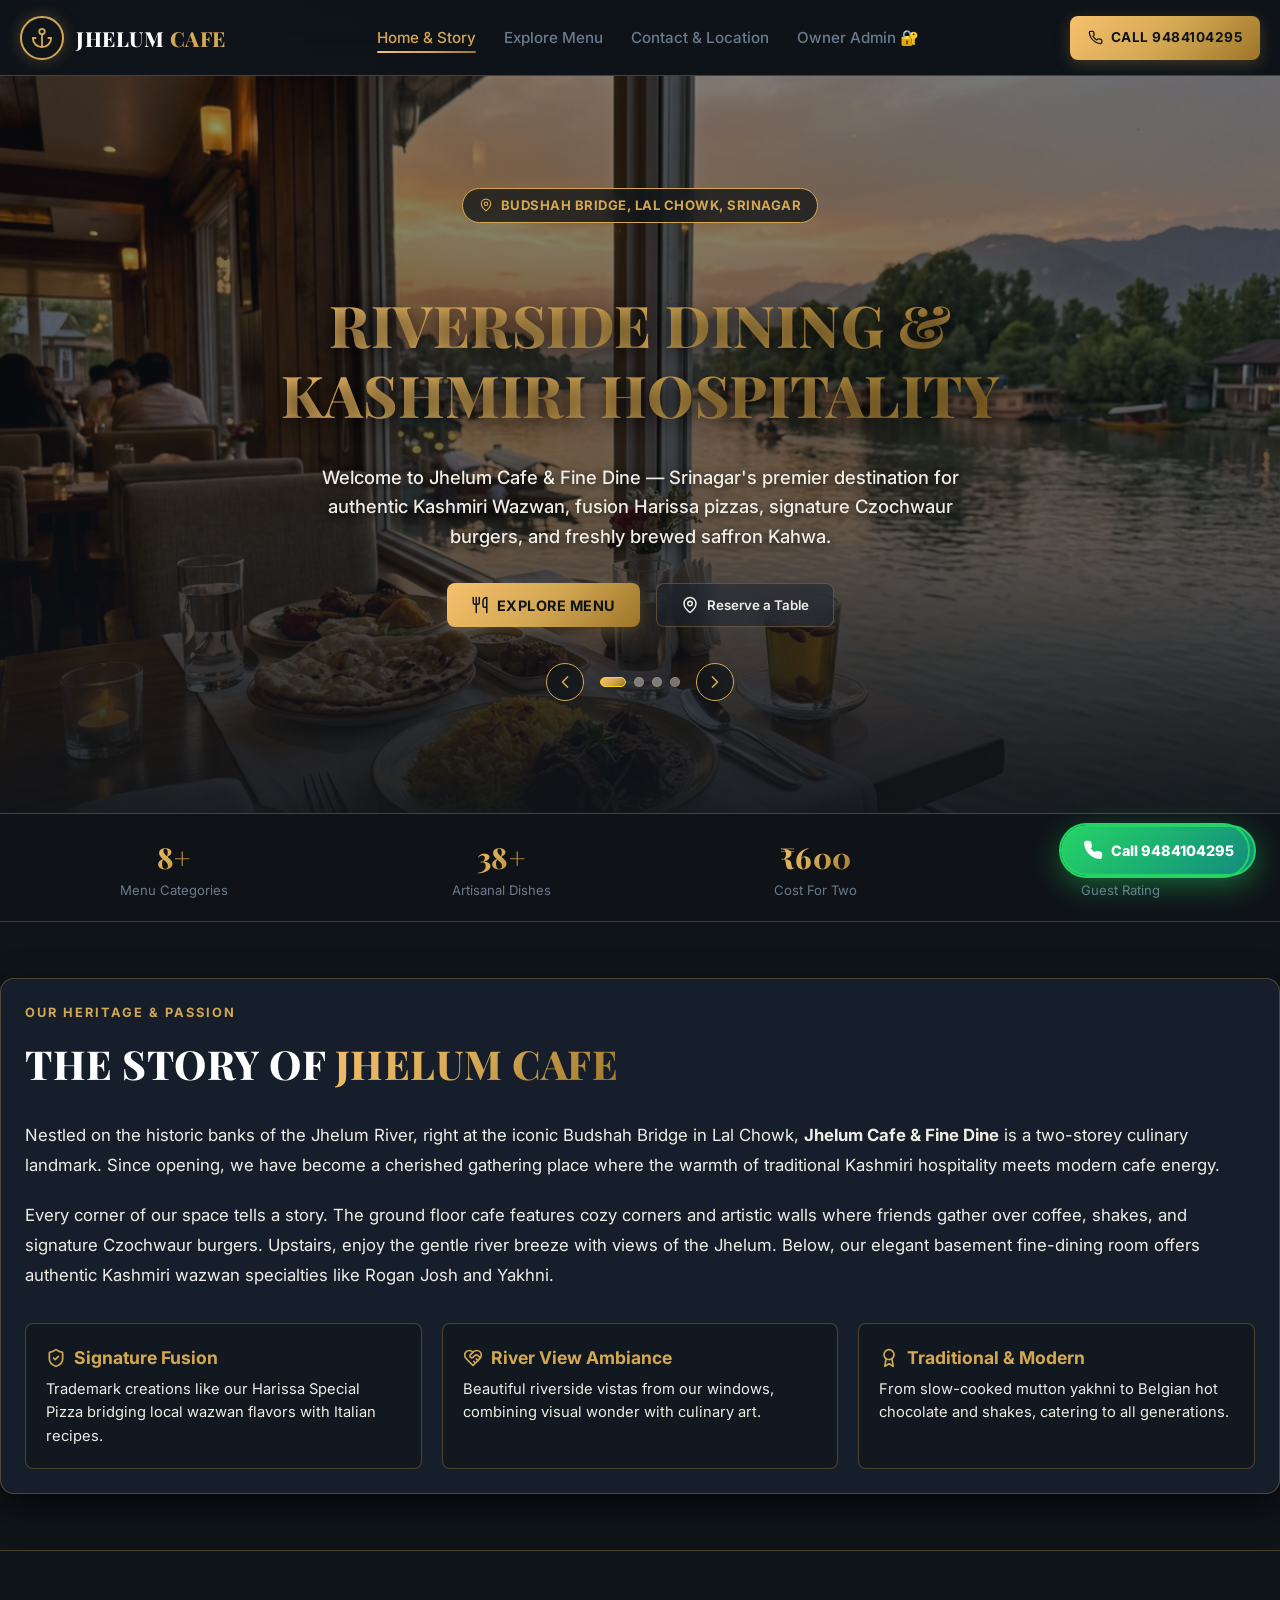
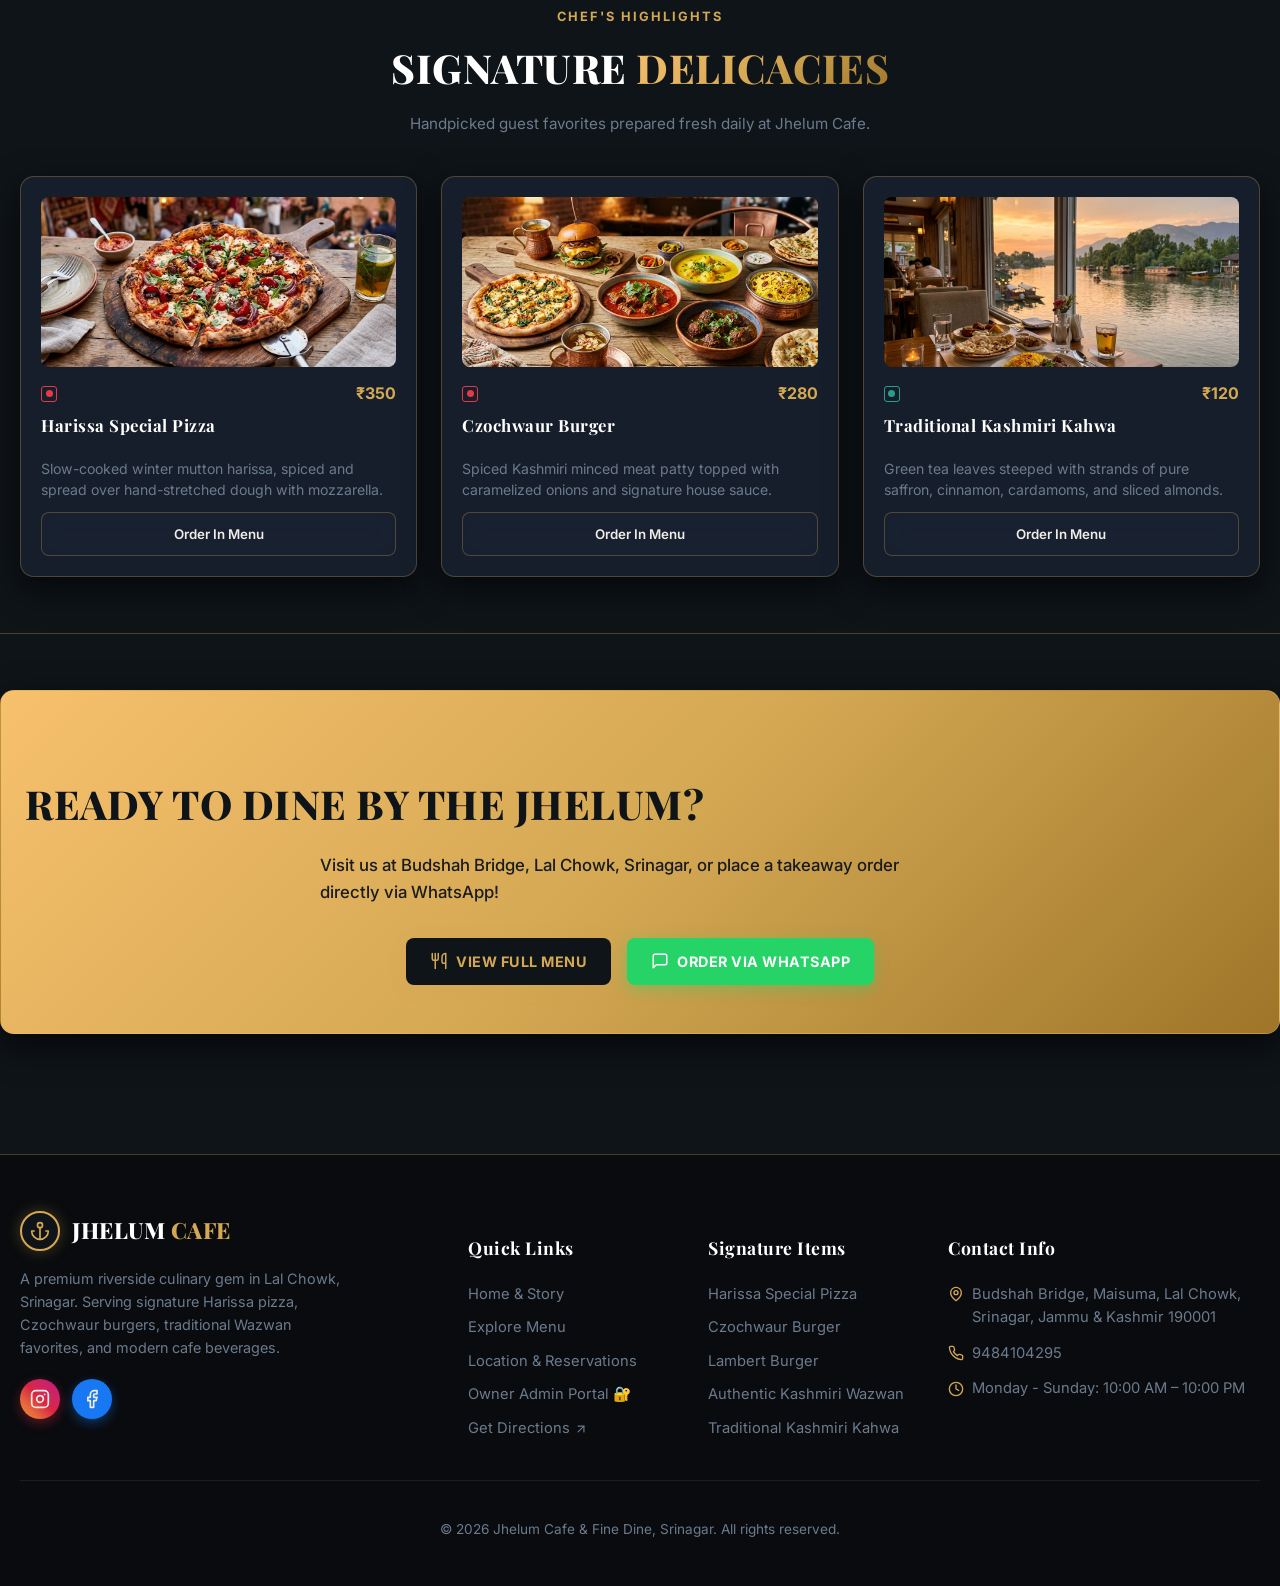
==== index.html @ 323b73aa "Hide D1 sync buttons, remove backup card, and fix mobile scrolling for admin tabs" ====
<!DOCTYPE html>
<html lang="en">
  <head>
    <meta charset="UTF-8" />
    <link rel="icon" type="image/svg+xml" href="data:image/svg+xml,<svg xmlns=%22http://www.w3.org/2000/svg%22 viewBox=%220 0 100 100%22><text y=%22.9em%22 font-size=%2290%22>🏞️</text></svg>" />
    <meta name="viewport" content="width=device-width, initial-scale=1.0" />
    <title>Jhelum Cafe & Fine Dine | Riverside Cafe & Restaurant | Lal Chowk, Srinagar</title>
    <meta name="description" content="Jhelum Cafe & Fine Dine in Srinagar. Nestled on the Jhelum river banks at Budshah Bridge, Lal Chowk. Authentic Kashmiri wazwan, continental fusion, pizza, burgers, shakes." />
    <meta name="keywords" content="Jhelum Cafe, Jhelum Cafe Srinagar, Riverside Cafe Srinagar, Lal Chowk Cafe, Budshah Bridge Srinagar, Fine Dine Srinagar, Kashmiri Harissa Pizza, Czochwaur Burger, Rogan Josh" />
    <script type="module" crossorigin src="./assets/index-BwIaHZbC.js"></script>
    <link rel="stylesheet" crossorigin href="./assets/index-CBU03p9I.css">
  </head>
  <body>
    <div id="root"></div>
  </body>
</html>
---- assets/index-CBU03p9I.css ----
@import"https://fonts.googleapis.com/css2?family=Playfair+Display:ital,wght@0,400;0,700;1,400;1,700&family=Inter:wght@300;400;500;600;700&display=swap";:root{--bg-dark: #0F1419;--bg-card: rgba(26, 35, 50, .72);--bg-card-hover: rgba(34, 46, 66, .88);--primary-gold: #D4A853;--primary-gold-bright: #F7C06D;--gold-gradient: linear-gradient(135deg, #F7C06D 0%, #D4A853 50%, #9e7529 100%);--gold-glow: 0 0 25px rgba(212, 168, 83, .25);--dial-green: #25D366;--dial-green-gradient: linear-gradient(135deg, #25D366 0%, #128C7E 100%);--accent-red: #C0392B;--accent-red-bright: #E74C3C;--text-main: #F0EDE6;--text-muted: #6B7B8D;--border-gold: rgba(212, 168, 83, .3);--border-light: rgba(255, 255, 255, .08);--font-heading: "Playfair Display", Georgia, serif;--font-body: "Inter", sans-serif;--radius-sm: 8px;--radius-md: 14px;--radius-lg: 24px;--shadow-main: 0 12px 35px rgba(0, 0, 0, .65);--transition-fast: all .25s cubic-bezier(.4, 0, .2, 1);--transition-smooth: all .4s cubic-bezier(.16, 1, .3, 1)}html,body,#root,.app-root{width:100%!important;max-width:100%!important;overflow-x:hidden!important;position:relative;margin:0;padding:0;scroll-behavior:smooth;font-size:16px;-webkit-tap-highlight-color:transparent}*,*:before,*:after{box-sizing:border-box!important;max-width:100%;overflow-wrap:break-word;word-break:break-word}body{background-color:var(--bg-dark);color:var(--text-main);font-family:var(--font-body);line-height:1.6;min-height:100vh;background-image:radial-gradient(circle at 15% 20%,rgba(212,168,83,.05) 0%,transparent 45%),radial-gradient(circle at 85% 80%,rgba(37,211,102,.04) 0%,transparent 45%);background-attachment:fixed}a{color:inherit;text-decoration:none}button{cursor:pointer;border:none;background:none;font-family:inherit;touch-action:manipulation}img,svg,iframe,video{max-width:100%;height:auto}h1,h2,h3,h4,.font-heading{font-family:var(--font-heading);letter-spacing:.5px;overflow-wrap:break-word;word-break:break-word}.gold-text{background:var(--gold-gradient);-webkit-background-clip:text;-webkit-text-fill-color:transparent;display:inline-block}.container{width:100%;max-width:1280px;margin:0 auto;padding:0 1.25rem;box-sizing:border-box}.section-padding{padding:3.5rem 0}.broadcast-marquee-bar{background:linear-gradient(90deg,#9e7529,#d4a853,#9e7529);color:#0f1419;font-weight:800;font-size:.88rem;padding:8px 0;overflow:hidden;position:relative;white-space:nowrap;box-shadow:0 4px 15px #d4a85366;z-index:100;width:100%}.broadcast-marquee-track{display:inline-block;white-space:nowrap;animation:marqueeScrollRightToLeft 15s linear infinite;width:max-content}@keyframes marqueeScrollRightToLeft{0%{transform:translate(100vw)}to{transform:translate(-100%)}}.navbar{position:sticky;top:0;z-index:1000;background:#0f1419eb;-webkit-backdrop-filter:blur(18px);backdrop-filter:blur(18px);border-bottom:1px solid var(--border-gold);transition:var(--transition-fast);width:100%}.navbar-inner{display:flex;align-items:center;justify-content:space-between;height:75px}.brand-logo{display:flex;align-items:center;gap:12px;text-decoration:none;text-align:left}.logo-badge-container{width:44px;height:44px;border-radius:50%;overflow:hidden;border:2px solid var(--primary-gold);box-shadow:0 0 15px #d4a8534d;background:#0f1419;display:flex;align-items:center;justify-content:center;flex-shrink:0}.brand-logo-img{width:100%;height:100%;object-fit:cover;display:block}.brand-name{font-family:var(--font-heading);font-size:1.3rem;font-weight:800;letter-spacing:.5px;color:#fff;white-space:nowrap}.brand-name span{color:var(--primary-gold)}.nav-links{display:flex;align-items:center;gap:1.75rem;list-style:none;padding:0;margin:0}.nav-link{font-weight:500;font-size:.95rem;color:var(--text-muted);transition:var(--transition-fast);position:relative;padding:6px 0}.nav-link:hover,.nav-link.active{color:var(--primary-gold)}.nav-link.active:after{content:"";position:absolute;bottom:0;left:0;width:100%;height:2px;background:var(--gold-gradient);border-radius:2px}.btn-primary{display:inline-flex;align-items:center;justify-content:center;gap:8px;padding:12px 24px;background:var(--gold-gradient);color:#0f1419;font-weight:700;border-radius:var(--radius-sm);transition:var(--transition-fast);box-shadow:0 4px 15px #d4a85340;font-size:.9rem;text-transform:uppercase;letter-spacing:.5px;white-space:nowrap;min-height:44px}.btn-primary:hover{transform:translateY(-2px);box-shadow:0 8px 25px #d4a85366}.btn-secondary{display:inline-flex;align-items:center;justify-content:center;gap:8px;padding:12px 24px;background:#1a233280;color:var(--text-main);font-weight:600;border-radius:var(--radius-sm);border:1px solid var(--border-gold);-webkit-backdrop-filter:blur(10px);backdrop-filter:blur(10px);transition:var(--transition-fast);white-space:nowrap;min-height:44px}.btn-secondary:hover{background:#d4a85326;border-color:var(--primary-gold);color:var(--primary-gold)}.mobile-toggle{display:none;color:var(--primary-gold);padding:8px 12px;border-radius:var(--radius-sm);border:1px solid var(--border-gold);background:#1a2332e6}.mobile-drawer{display:none;flex-direction:column;gap:10px;padding:20px;background:#0f1419;border-bottom:1px solid var(--border-gold);box-shadow:0 10px 30px #000000e6;animation:slideDown .3s cubic-bezier(.16,1,.3,1);width:100%}@keyframes slideDown{0%{opacity:0;transform:translateY(-10px)}to{opacity:1;transform:translateY(0)}}.hero{position:relative;min-height:82vh;display:flex;align-items:center;justify-content:center;border-bottom:1px solid var(--border-gold);padding:4rem 1.25rem;width:100%;overflow:hidden}.hero-slideshow-container{position:absolute;top:0;left:0;width:100%;height:100%;z-index:1}.hero-slide{position:absolute;top:0;left:0;width:100%;height:100%;background-size:cover;background-position:center;opacity:0;transition:opacity 1.2s ease-in-out,transform 8s linear;transform:scale(1.06);filter:brightness(.9) contrast(1.05)}.hero-slide.active{opacity:1;transform:scale(1)}.hero-slide-overlay{position:absolute;top:0;left:0;width:100%;height:100%;background:linear-gradient(to bottom,#0f141966,#0f141999 60%,#0f1419eb);z-index:2}.hero-content{position:relative;z-index:3;width:100%;max-width:850px;text-align:center}.hero-badge{display:inline-flex;align-items:center;gap:8px;padding:6px 16px;background:#0f1419bf;border:1px solid var(--primary-gold);border-radius:50px;color:var(--primary-gold);font-size:.82rem;font-weight:700;letter-spacing:.5px;text-transform:uppercase;margin-bottom:1.25rem;-webkit-backdrop-filter:blur(10px);backdrop-filter:blur(10px)}.hero-title{font-size:clamp(2rem,5vw,3.6rem);font-weight:800;line-height:1.2;margin-bottom:1rem;color:#fff;text-shadow:0 4px 20px rgba(0,0,0,.8)}.hero-subtitle{font-size:clamp(.95rem,2vw,1.15rem);color:#f0ede6;margin-bottom:2rem;max-width:680px;margin-left:auto;margin-right:auto;text-shadow:0 2px 10px rgba(0,0,0,.85);font-weight:500}.hero-buttons{display:flex;align-items:center;justify-content:center;gap:1rem;flex-wrap:wrap}.slideshow-controls{display:flex;align-items:center;justify-content:center;gap:16px;margin-top:2.25rem}.slideshow-btn{width:38px;height:38px;border-radius:50%;background:#0f1419b3;border:1px solid var(--primary-gold);color:var(--primary-gold);display:flex;align-items:center;justify-content:center;transition:var(--transition-fast);-webkit-backdrop-filter:blur(8px);backdrop-filter:blur(8px)}.slideshow-btn:hover{background:var(--gold-gradient);color:#0f1419}.slideshow-dots{display:flex;align-items:center;gap:8px}.slideshow-dots .dot{width:10px;height:10px;border-radius:50%;background:#fff6;border:1px solid var(--border-gold);transition:var(--transition-fast);padding:0}.slideshow-dots .dot.active{background:var(--gold-gradient);width:26px;border-radius:12px;border-color:gold}.glass-card{background:var(--bg-card);border:1px solid var(--border-gold);border-radius:var(--radius-md);padding:1.5rem;backdrop-filter:blur(16px);-webkit-backdrop-filter:blur(16px);transition:var(--transition-fast);width:100%;box-shadow:var(--shadow-main);box-sizing:border-box}.glass-card:hover{background:var(--bg-card-hover);border-color:#d4a8538c;box-shadow:0 16px 40px #000000bf}.section-header{text-align:center;margin-bottom:2.5rem}.section-tag{color:var(--primary-gold);font-size:.8rem;font-weight:700;text-transform:uppercase;letter-spacing:2px;display:block;margin-bottom:.5rem}.section-title{font-size:clamp(1.8rem,4vw,2.5rem);font-weight:800;margin:0 0 .75rem;color:#fff}.section-desc{color:var(--text-muted);font-size:.95rem;max-width:600px;margin:0 auto}.menu-search-bar{display:flex;align-items:center;gap:12px;background:var(--bg-card);border:1px solid var(--border-gold);border-radius:var(--radius-md);padding:14px 18px;margin-bottom:1rem;width:100%;-webkit-backdrop-filter:blur(12px);backdrop-filter:blur(12px);box-shadow:0 4px 20px #0006;box-sizing:border-box}.menu-search-input{width:100%;background:transparent;border:none;outline:none;color:var(--text-main);font-size:.98rem;font-family:inherit}.diet-filter-container{margin-bottom:1.25rem;width:100%;box-sizing:border-box}.segmented-diet-control{display:flex;align-items:center;gap:6px;background:#0f1419e6;padding:5px;border-radius:50px;border:1px solid var(--border-gold);-webkit-backdrop-filter:blur(10px);backdrop-filter:blur(10px);box-shadow:0 4px 15px #00000080;width:fit-content;max-width:100%;box-sizing:border-box}.diet-btn{padding:8px 18px;border-radius:50px;font-size:.85rem;font-weight:600;color:var(--text-muted);background:transparent;transition:var(--transition-fast);display:inline-flex;align-items:center;gap:6px;white-space:nowrap}.diet-btn.active-all{background:var(--gold-gradient);color:#0f1419;font-weight:800;box-shadow:0 2px 10px #d4a85366}.diet-btn.active-veg{background:#2a9d8f;color:#fff;font-weight:800;box-shadow:0 2px 10px #2a9d8f66}.diet-btn.active-nonveg{background:#e63946;color:#fff;font-weight:800;box-shadow:0 2px 10px #e6394666}.diet-btn.active-cart{background:var(--gold-gradient);color:#0f1419;font-weight:800}.category-pills{display:flex;align-items:center;gap:8px;overflow-x:auto;padding:4px 2px 14px;margin-bottom:1.75rem;width:100%;max-width:100%;scrollbar-width:none;-webkit-overflow-scrolling:touch;touch-action:pan-x}.category-pills::-webkit-scrollbar{display:none}.category-pill{white-space:nowrap;padding:9px 16px;border-radius:50px;background:#1a2332d9;border:1px solid var(--border-gold);color:var(--text-muted);font-weight:500;font-size:.85rem;transition:var(--transition-fast);display:inline-flex;align-items:center;gap:6px;flex-shrink:0;-webkit-backdrop-filter:blur(10px);backdrop-filter:blur(10px)}.category-pill:hover,.category-pill.active{background:var(--gold-gradient);color:#0f1419;font-weight:700;border-color:gold;box-shadow:0 4px 15px #d4a85359}.category-badge-count{background:#0000004d;padding:2px 6px;border-radius:12px;font-size:.72rem}.menu-grid{display:grid;grid-template-columns:repeat(3,1fr);gap:1.5rem;width:100%}.menu-card{display:flex;flex-direction:column;height:100%;position:relative;overflow:hidden;padding:1.25rem}.menu-card-image{width:100%;height:170px;object-fit:cover;border-radius:var(--radius-sm);margin-bottom:.85rem}.diet-tag{display:inline-flex;align-items:center;justify-content:center;width:16px;height:16px;border:1px solid;border-radius:3px;padding:2px;flex-shrink:0}.diet-tag.non-veg{border-color:#e63946}.diet-tag.non-veg:after{content:"";width:7px;height:7px;border-radius:50%;background:#e63946}.diet-tag.veg{border-color:#2a9d8f}.diet-tag.veg:after{content:"";width:7px;height:7px;border-radius:50%;background:#2a9d8f}.menu-item-header{display:flex;align-items:flex-start;justify-content:space-between;gap:10px;margin-bottom:.5rem;width:100%}.menu-item-title{font-size:1.05rem;font-weight:700;color:#fff;line-height:1.35;margin:0}.menu-item-price{font-family:var(--font-heading);font-size:1.2rem;font-weight:800;color:var(--primary-gold);white-space:nowrap;flex-shrink:0;align-self:flex-start;margin-left:auto}.menu-item-desc{color:var(--text-muted);font-size:.88rem;line-height:1.45;margin-bottom:.75rem;flex-grow:1}.sticky-mobile-cart-bar{position:fixed;bottom:0;left:0;right:0;z-index:2000;background:#0f1419f5;-webkit-backdrop-filter:blur(18px);backdrop-filter:blur(18px);border-top:2px solid var(--primary-gold);padding:12px 18px;display:flex;align-items:center;justify-content:space-between;box-shadow:0 -10px 30px #000000e6;animation:slideUp .3s cubic-bezier(.16,1,.3,1)}.cart-badge-icon{position:relative;width:44px;height:44px;border-radius:50%;background:var(--gold-gradient);display:flex;align-items:center;justify-content:center;color:#0f1419;flex-shrink:0}.cart-badge-count{position:absolute;top:-4px;right:-4px;background:#e63946;color:#fff;font-size:.72rem;font-weight:800;width:20px;height:20px;border-radius:50%;display:flex;align-items:center;justify-content:center;border:2px solid #0F1419}@keyframes slideUp{0%{transform:translateY(100%)}to{transform:translateY(0)}}.order-drawer-content{width:100%;max-width:440px;background:#0f1419;border-left:1px solid var(--border-gold);height:100%;display:flex;flex-direction:column;padding:1.5rem}.contact-grid{display:grid;grid-template-columns:1fr 1fr;gap:2.25rem;width:100%}.info-item{display:flex;align-items:flex-start;gap:1rem;margin-bottom:1.25rem}.info-icon{width:42px;height:42px;border-radius:10px;background:#d4a8531a;border:1px solid var(--primary-gold);display:flex;align-items:center;justify-content:center;color:var(--primary-gold);flex-shrink:0}.info-title{font-size:1rem;font-weight:700;color:#fff;margin-bottom:2px}.info-text{color:var(--text-muted);font-size:.9rem}.map-container{width:100%;height:340px;border-radius:var(--radius-md);overflow:hidden;border:1px solid var(--border-gold);margin-top:1.25rem}.map-container iframe{width:100%;height:100%;border:none}.form-group{margin-bottom:1.15rem;width:100%}.form-label{display:block;font-size:.88rem;font-weight:600;color:var(--text-main);margin-bottom:6px}.form-control{width:100%;padding:12px 14px;background:#0f141999;border:1px solid var(--border-gold);border-radius:var(--radius-sm);color:var(--text-main);font-family:inherit;font-size:.92rem;box-sizing:border-box}.form-control:focus{outline:none;border-color:var(--primary-gold);box-shadow:0 0 10px #d4a85333}.form-row-3{display:grid;grid-template-columns:1fr 1fr 1fr;gap:.85rem;width:100%}.footer{background:#090b0e;border-top:1px solid var(--border-gold);padding:3.5rem 0 2rem;margin-top:4rem;width:100%}.footer-grid{display:grid;grid-template-columns:2fr 1fr 1fr 1.5fr;gap:2rem;margin-bottom:2.5rem;width:100%}.footer-bottom{text-align:center;padding-top:1.5rem;border-top:1px solid var(--border-light);color:var(--text-muted);font-size:.85rem}.floating-dial-btn{position:fixed;bottom:24px;right:24px;z-index:1050;display:flex;align-items:center;gap:8px;padding:12px 20px;background:var(--dial-green-gradient);color:#fff;font-weight:800;font-size:.9rem;border-radius:50px;box-shadow:0 8px 30px #25d36673;border:2px solid #25D366;transition:var(--transition-fast);text-decoration:none}.floating-dial-btn:hover{transform:scale(1.05) translateY(-2px);box-shadow:0 12px 35px #25d366a6}.pulse-ring.green-pulse{position:absolute;top:-4px;left:-4px;right:-4px;bottom:-4px;border-radius:50px;border:2px solid var(--dial-green);animation:pulseGreenGlow 2s infinite;pointer-events:none}@keyframes pulseGreenGlow{0%{transform:scale(1);opacity:.8}to{transform:scale(1.25);opacity:0}}.admin-page{width:100%}.admin-header{display:flex;justify-content:space-between;align-items:center;margin-bottom:2rem;flex-wrap:wrap;gap:1rem}.admin-tabs{display:flex;gap:8px;margin-bottom:1.5rem;overflow-x:auto;flex-wrap:nowrap;scrollbar-width:none;-webkit-overflow-scrolling:touch;touch-action:pan-x;width:100%}.admin-tabs::-webkit-scrollbar{display:none}.admin-tab-btn{padding:10px 18px;border-radius:var(--radius-sm);background:#1a233299;border:1px solid var(--border-gold);color:var(--text-muted);font-weight:600;font-size:.88rem;transition:var(--transition-fast);white-space:nowrap;flex-shrink:0}.admin-tab-btn.active{background:var(--gold-gradient);color:#0f1419;border-color:gold}@media (max-width: 1024px){.menu-grid{grid-template-columns:repeat(2,1fr)}.footer-grid{grid-template-columns:1fr 1fr;gap:1.5rem}}@media (max-width: 768px){.desktop-call-btn{display:none!important}.nav-links{display:none}.mobile-toggle{display:block}.mobile-drawer{display:flex}.contact-grid{grid-template-columns:1fr}.menu-grid{grid-template-columns:repeat(2,1fr)}.footer-grid{grid-template-columns:1fr 1fr}.hero-buttons{flex-direction:column;width:100%}.hero-buttons .btn-primary,.hero-buttons .btn-secondary{width:100%}.form-row-3{grid-template-columns:1fr!important}}@media (max-width: 576px){.container{padding:0 1rem!important}.section-padding{padding:2rem 0}.navbar-inner{height:68px;padding:0}.brand-name{font-size:1.1rem}.logo-badge-container{width:38px;height:38px}.hero{min-height:75vh;padding:3rem 1rem}.hero-title{font-size:1.85rem!important;text-align:center;line-height:1.25}.hero-badge{font-size:.75rem;padding:5px 12px}.section-header{text-align:center!important}.section-title{font-size:1.7rem!important}.segmented-diet-control{width:100%!important;justify-content:space-between}.diet-btn{flex:1;justify-content:center;padding:8px 10px;font-size:.8rem}.menu-search-bar,.diet-filter-container,.admin-page{width:100%!important;max-width:100%!important;box-sizing:border-box!important}.menu-grid{grid-template-columns:1fr}.footer-grid{grid-template-columns:1fr;gap:1.75rem}.map-container{height:260px}.floating-dial-btn{bottom:80px;right:16px;padding:12px;border-radius:50%}.floating-dial-btn .dial-text{display:none}.order-drawer-content{max-width:100%!important;border-left:none;border-top:2px solid var(--border-gold);padding:1rem}}
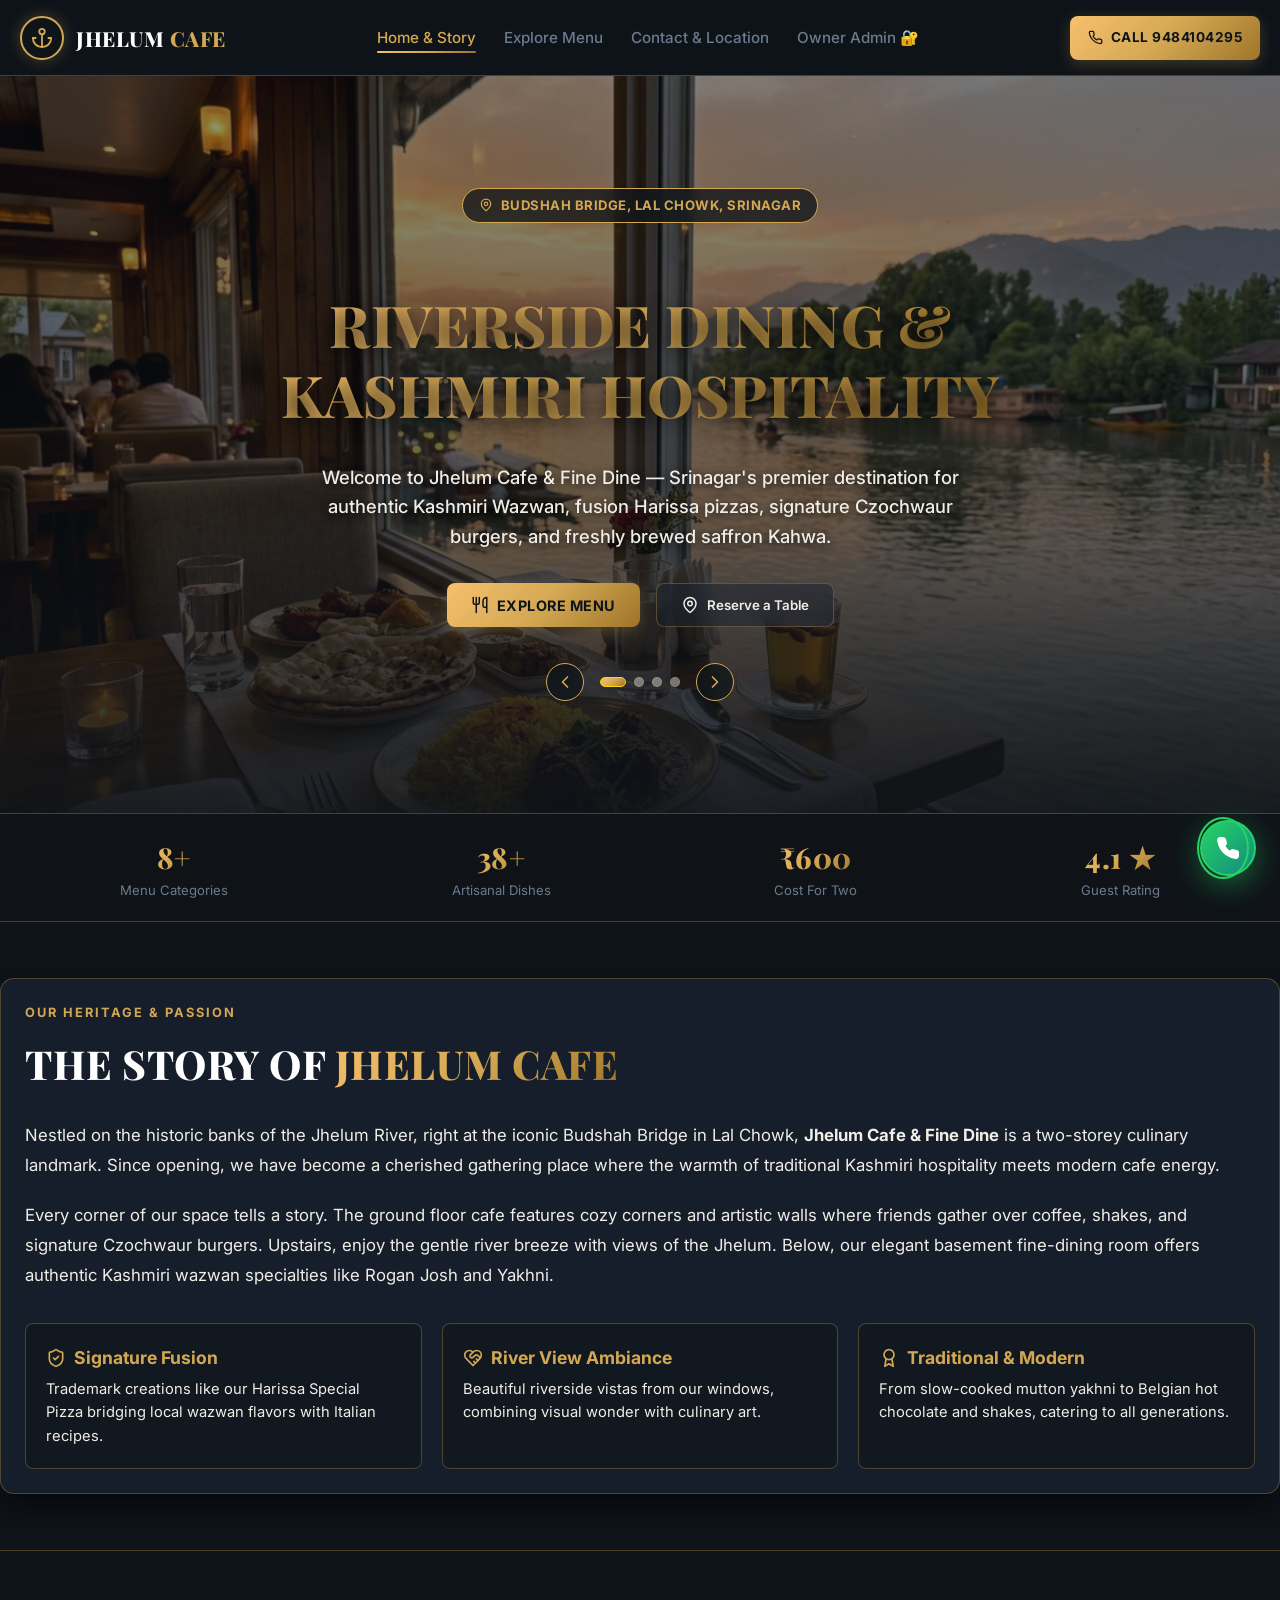
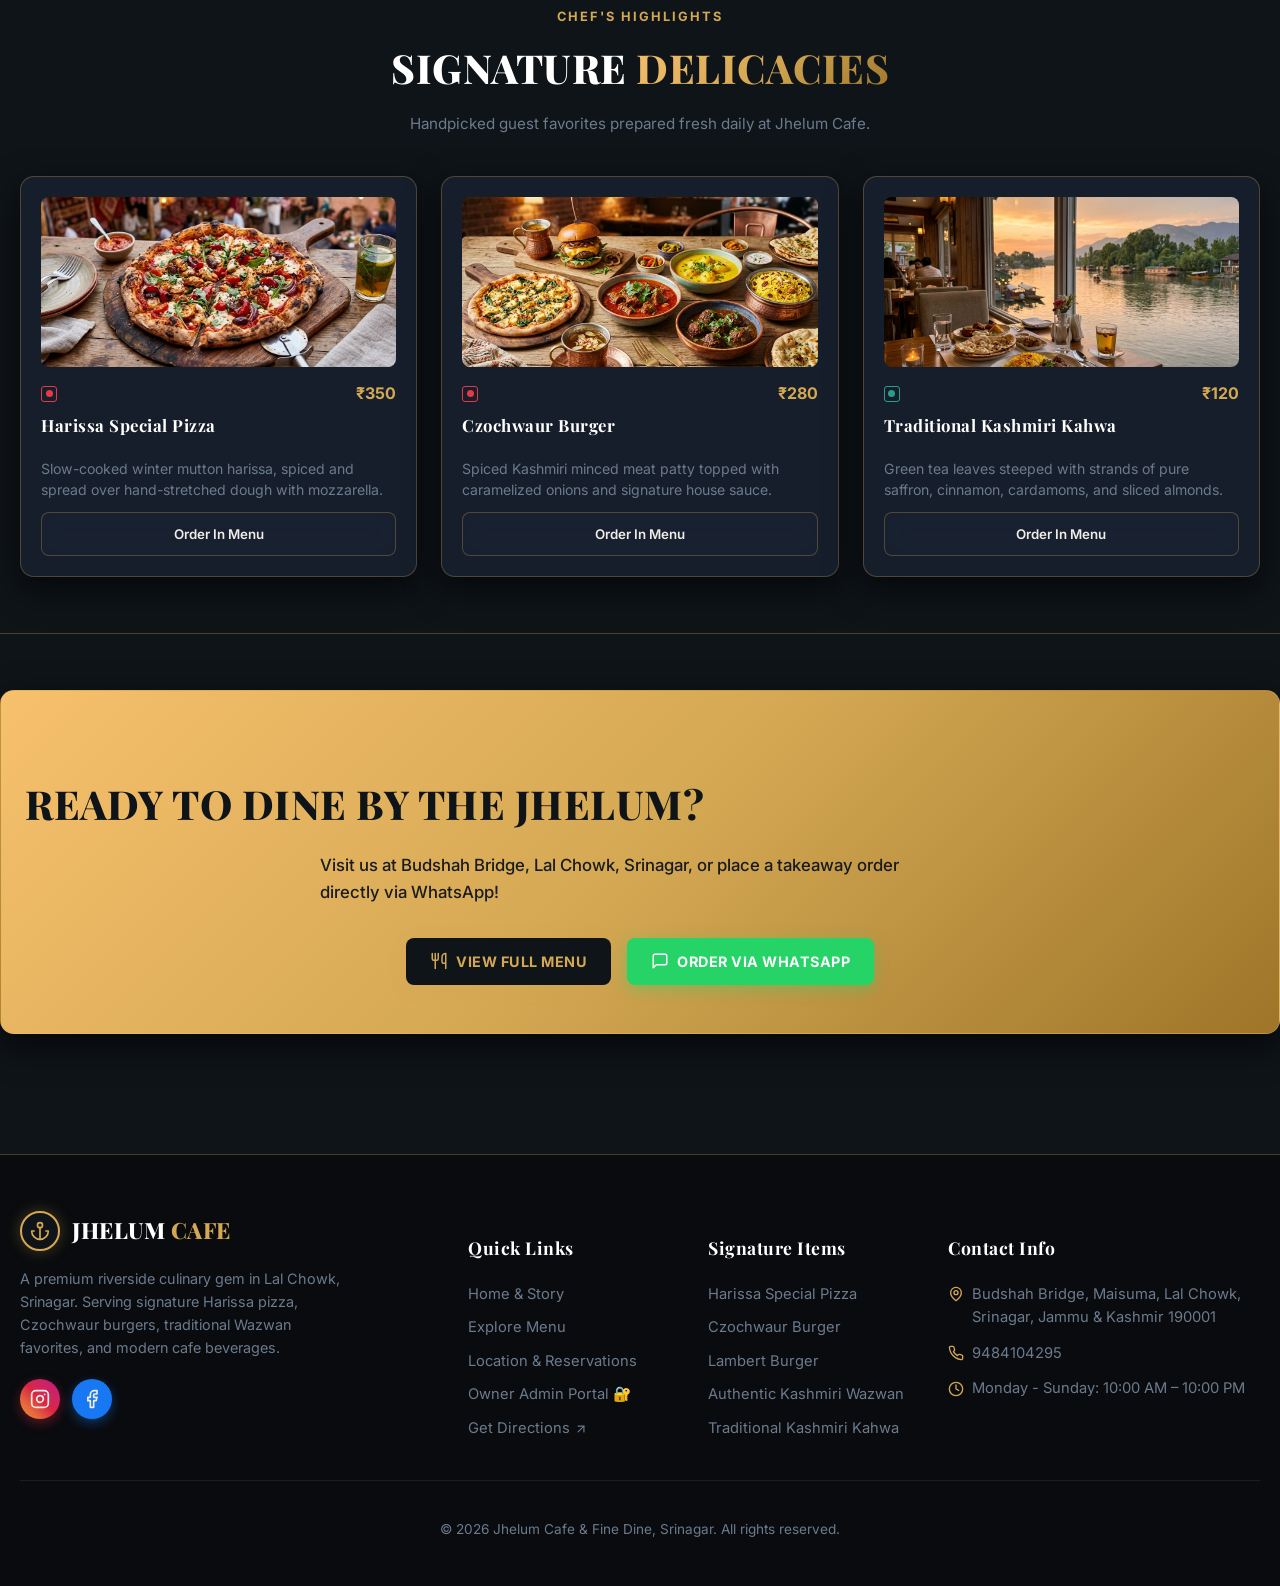
==== commit b073c547: "Update ticker: smooth right-to-left scroll across full screen, circular dial button with dial logo o" ====
--- a/index.html
+++ b/index.html
@@ -7,8 +7,8 @@
     <title>Jhelum Cafe & Fine Dine | Riverside Cafe & Restaurant | Lal Chowk, Srinagar</title>
     <meta name="description" content="Jhelum Cafe & Fine Dine in Srinagar. Nestled on the Jhelum river banks at Budshah Bridge, Lal Chowk. Authentic Kashmiri wazwan, continental fusion, pizza, burgers, shakes." />
     <meta name="keywords" content="Jhelum Cafe, Jhelum Cafe Srinagar, Riverside Cafe Srinagar, Lal Chowk Cafe, Budshah Bridge Srinagar, Fine Dine Srinagar, Kashmiri Harissa Pizza, Czochwaur Burger, Rogan Josh" />
-    <script type="module" crossorigin src="./assets/index-BwIaHZbC.js"></script>
-    <link rel="stylesheet" crossorigin href="./assets/index-CBU03p9I.css">
+    <script type="module" crossorigin src="./assets/index--RY_YDvY.js"></script>
+    <link rel="stylesheet" crossorigin href="./assets/index-822geV92.css">
   </head>
   <body>
     <div id="root"></div>
--- a/assets/index-822geV92.css
+++ b/assets/index-822geV92.css
@@ -0,0 +1 @@
+@import"https://fonts.googleapis.com/css2?family=Playfair+Display:ital,wght@0,400;0,700;1,400;1,700&family=Inter:wght@300;400;500;600;700&display=swap";:root{--bg-dark: #0F1419;--bg-card: rgba(26, 35, 50, .72);--bg-card-hover: rgba(34, 46, 66, .88);--primary-gold: #D4A853;--primary-gold-bright: #F7C06D;--gold-gradient: linear-gradient(135deg, #F7C06D 0%, #D4A853 50%, #9e7529 100%);--gold-glow: 0 0 25px rgba(212, 168, 83, .25);--dial-green: #25D366;--dial-green-gradient: linear-gradient(135deg, #25D366 0%, #128C7E 100%);--accent-red: #C0392B;--accent-red-bright: #E74C3C;--text-main: #F0EDE6;--text-muted: #6B7B8D;--border-gold: rgba(212, 168, 83, .3);--border-light: rgba(255, 255, 255, .08);--font-heading: "Playfair Display", Georgia, serif;--font-body: "Inter", sans-serif;--radius-sm: 8px;--radius-md: 14px;--radius-lg: 24px;--shadow-main: 0 12px 35px rgba(0, 0, 0, .65);--transition-fast: all .25s cubic-bezier(.4, 0, .2, 1);--transition-smooth: all .4s cubic-bezier(.16, 1, .3, 1)}html,body,#root,.app-root{width:100%!important;max-width:100%!important;overflow-x:hidden!important;position:relative;margin:0;padding:0;scroll-behavior:smooth;font-size:16px;-webkit-tap-highlight-color:transparent}*,*:before,*:after{box-sizing:border-box!important;max-width:100%;overflow-wrap:break-word;word-break:break-word}body{background-color:var(--bg-dark);color:var(--text-main);font-family:var(--font-body);line-height:1.6;min-height:100vh;background-image:radial-gradient(circle at 15% 20%,rgba(212,168,83,.05) 0%,transparent 45%),radial-gradient(circle at 85% 80%,rgba(37,211,102,.04) 0%,transparent 45%);background-attachment:fixed}a{color:inherit;text-decoration:none}button{cursor:pointer;border:none;background:none;font-family:inherit;touch-action:manipulation}img,svg,iframe,video{max-width:100%;height:auto}h1,h2,h3,h4,.font-heading{font-family:var(--font-heading);letter-spacing:.5px;overflow-wrap:break-word;word-break:break-word}.gold-text{background:var(--gold-gradient);-webkit-background-clip:text;-webkit-text-fill-color:transparent;display:inline-block}.container{width:100%;max-width:1280px;margin:0 auto;padding:0 1.25rem;box-sizing:border-box}.section-padding{padding:3.5rem 0}.broadcast-marquee-bar{background:linear-gradient(90deg,#9e7529,#d4a853,#9e7529);color:#0f1419;font-weight:800;font-size:.88rem;padding:8px 0;overflow:hidden;position:relative;white-space:nowrap;box-shadow:0 4px 15px #d4a85366;z-index:100;width:100%}.broadcast-marquee-track{display:inline-block;white-space:nowrap;width:max-content;will-change:transform;animation:marqueeRightToLeft 7s linear infinite}.broadcast-marquee-bar:hover .broadcast-marquee-track{animation-play-state:paused}.broadcast-marquee-inner{display:inline-block;white-space:nowrap;letter-spacing:.5px}@keyframes marqueeRightToLeft{0%{transform:translate(100vw)}to{transform:translate(-100%)}}.navbar{position:sticky;top:0;z-index:1000;background:#0f1419eb;-webkit-backdrop-filter:blur(18px);backdrop-filter:blur(18px);border-bottom:1px solid var(--border-gold);transition:var(--transition-fast);width:100%}.navbar-inner{display:flex;align-items:center;justify-content:space-between;height:75px}.brand-logo{display:flex;align-items:center;gap:12px;text-decoration:none;text-align:left}.logo-badge-container{width:44px;height:44px;border-radius:50%;overflow:hidden;border:2px solid var(--primary-gold);box-shadow:0 0 15px #d4a8534d;background:#0f1419;display:flex;align-items:center;justify-content:center;flex-shrink:0}.brand-logo-img{width:100%;height:100%;object-fit:cover;display:block}.brand-name{font-family:var(--font-heading);font-size:1.3rem;font-weight:800;letter-spacing:.5px;color:#fff;white-space:nowrap}.brand-name span{color:var(--primary-gold)}.nav-links{display:flex;align-items:center;gap:1.75rem;list-style:none;padding:0;margin:0}.nav-link{font-weight:500;font-size:.95rem;color:var(--text-muted);transition:var(--transition-fast);position:relative;padding:6px 0}.nav-link:hover,.nav-link.active{color:var(--primary-gold)}.nav-link.active:after{content:"";position:absolute;bottom:0;left:0;width:100%;height:2px;background:var(--gold-gradient);border-radius:2px}.btn-primary{display:inline-flex;align-items:center;justify-content:center;gap:8px;padding:12px 24px;background:var(--gold-gradient);color:#0f1419;font-weight:700;border-radius:var(--radius-sm);transition:var(--transition-fast);box-shadow:0 4px 15px #d4a85340;font-size:.9rem;text-transform:uppercase;letter-spacing:.5px;white-space:nowrap;min-height:44px}.btn-primary:hover{transform:translateY(-2px);box-shadow:0 8px 25px #d4a85366}.btn-secondary{display:inline-flex;align-items:center;justify-content:center;gap:8px;padding:12px 24px;background:#1a233280;color:var(--text-main);font-weight:600;border-radius:var(--radius-sm);border:1px solid var(--border-gold);-webkit-backdrop-filter:blur(10px);backdrop-filter:blur(10px);transition:var(--transition-fast);white-space:nowrap;min-height:44px}.btn-secondary:hover{background:#d4a85326;border-color:var(--primary-gold);color:var(--primary-gold)}.mobile-toggle{display:none;color:var(--primary-gold);padding:8px 12px;border-radius:var(--radius-sm);border:1px solid var(--border-gold);background:#1a2332e6}.mobile-drawer{display:none;flex-direction:column;gap:10px;padding:20px;background:#0f1419;border-bottom:1px solid var(--border-gold);box-shadow:0 10px 30px #000000e6;animation:slideDown .3s cubic-bezier(.16,1,.3,1);width:100%}@keyframes slideDown{0%{opacity:0;transform:translateY(-10px)}to{opacity:1;transform:translateY(0)}}.hero{position:relative;min-height:82vh;display:flex;align-items:center;justify-content:center;border-bottom:1px solid var(--border-gold);padding:4rem 1.25rem;width:100%;overflow:hidden}.hero-slideshow-container{position:absolute;top:0;left:0;width:100%;height:100%;z-index:1}.hero-slide{position:absolute;top:0;left:0;width:100%;height:100%;background-size:cover;background-position:center;opacity:0;transition:opacity 1.2s ease-in-out,transform 8s linear;transform:scale(1.06);filter:brightness(.9) contrast(1.05)}.hero-slide.active{opacity:1;transform:scale(1)}.hero-slide-overlay{position:absolute;top:0;left:0;width:100%;height:100%;background:linear-gradient(to bottom,#0f141966,#0f141999 60%,#0f1419eb);z-index:2}.hero-content{position:relative;z-index:3;width:100%;max-width:850px;text-align:center}.hero-badge{display:inline-flex;align-items:center;gap:8px;padding:6px 16px;background:#0f1419bf;border:1px solid var(--primary-gold);border-radius:50px;color:var(--primary-gold);font-size:.82rem;font-weight:700;letter-spacing:.5px;text-transform:uppercase;margin-bottom:1.25rem;-webkit-backdrop-filter:blur(10px);backdrop-filter:blur(10px)}.hero-title{font-size:clamp(2rem,5vw,3.6rem);font-weight:800;line-height:1.2;margin-bottom:1rem;color:#fff;text-shadow:0 4px 20px rgba(0,0,0,.8)}.hero-subtitle{font-size:clamp(.95rem,2vw,1.15rem);color:#f0ede6;margin-bottom:2rem;max-width:680px;margin-left:auto;margin-right:auto;text-shadow:0 2px 10px rgba(0,0,0,.85);font-weight:500}.hero-buttons{display:flex;align-items:center;justify-content:center;gap:1rem;flex-wrap:wrap}.slideshow-controls{display:flex;align-items:center;justify-content:center;gap:16px;margin-top:2.25rem}.slideshow-btn{width:38px;height:38px;border-radius:50%;background:#0f1419b3;border:1px solid var(--primary-gold);color:var(--primary-gold);display:flex;align-items:center;justify-content:center;transition:var(--transition-fast);-webkit-backdrop-filter:blur(8px);backdrop-filter:blur(8px)}.slideshow-btn:hover{background:var(--gold-gradient);color:#0f1419}.slideshow-dots{display:flex;align-items:center;gap:8px}.slideshow-dots .dot{width:10px;height:10px;border-radius:50%;background:#fff6;border:1px solid var(--border-gold);transition:var(--transition-fast);padding:0}.slideshow-dots .dot.active{background:var(--gold-gradient);width:26px;border-radius:12px;border-color:gold}.glass-card{background:var(--bg-card);border:1px solid var(--border-gold);border-radius:var(--radius-md);padding:1.5rem;backdrop-filter:blur(16px);-webkit-backdrop-filter:blur(16px);transition:var(--transition-fast);width:100%;box-shadow:var(--shadow-main);box-sizing:border-box}.glass-card:hover{background:var(--bg-card-hover);border-color:#d4a8538c;box-shadow:0 16px 40px #000000bf}.section-header{text-align:center;margin-bottom:2.5rem}.section-tag{color:var(--primary-gold);font-size:.8rem;font-weight:700;text-transform:uppercase;letter-spacing:2px;display:block;margin-bottom:.5rem}.section-title{font-size:clamp(1.8rem,4vw,2.5rem);font-weight:800;margin:0 0 .75rem;color:#fff}.section-desc{color:var(--text-muted);font-size:.95rem;max-width:600px;margin:0 auto}.menu-search-bar{display:flex;align-items:center;gap:12px;background:var(--bg-card);border:1px solid var(--border-gold);border-radius:var(--radius-md);padding:14px 18px;margin-bottom:1rem;width:100%;-webkit-backdrop-filter:blur(12px);backdrop-filter:blur(12px);box-shadow:0 4px 20px #0006;box-sizing:border-box}.menu-search-input{width:100%;background:transparent;border:none;outline:none;color:var(--text-main);font-size:.98rem;font-family:inherit}.diet-filter-container{margin-bottom:1.25rem;width:100%;box-sizing:border-box}.segmented-diet-control{display:flex;align-items:center;gap:6px;background:#0f1419e6;padding:5px;border-radius:50px;border:1px solid var(--border-gold);-webkit-backdrop-filter:blur(10px);backdrop-filter:blur(10px);box-shadow:0 4px 15px #00000080;width:fit-content;max-width:100%;box-sizing:border-box}.diet-btn{padding:8px 18px;border-radius:50px;font-size:.85rem;font-weight:600;color:var(--text-muted);background:transparent;transition:var(--transition-fast);display:inline-flex;align-items:center;gap:6px;white-space:nowrap}.diet-btn.active-all{background:var(--gold-gradient);color:#0f1419;font-weight:800;box-shadow:0 2px 10px #d4a85366}.diet-btn.active-veg{background:#2a9d8f;color:#fff;font-weight:800;box-shadow:0 2px 10px #2a9d8f66}.diet-btn.active-nonveg{background:#e63946;color:#fff;font-weight:800;box-shadow:0 2px 10px #e6394666}.diet-btn.active-cart{background:var(--gold-gradient);color:#0f1419;font-weight:800}.category-pills{display:flex;align-items:center;gap:8px;overflow-x:auto;padding:4px 2px 14px;margin-bottom:1.75rem;width:100%;max-width:100%;scrollbar-width:none;-webkit-overflow-scrolling:touch;touch-action:pan-x}.category-pills::-webkit-scrollbar{display:none}.category-pill{white-space:nowrap;padding:9px 16px;border-radius:50px;background:#1a2332d9;border:1px solid var(--border-gold);color:var(--text-muted);font-weight:500;font-size:.85rem;transition:var(--transition-fast);display:inline-flex;align-items:center;gap:6px;flex-shrink:0;-webkit-backdrop-filter:blur(10px);backdrop-filter:blur(10px)}.category-pill:hover,.category-pill.active{background:var(--gold-gradient);color:#0f1419;font-weight:700;border-color:gold;box-shadow:0 4px 15px #d4a85359}.category-badge-count{background:#0000004d;padding:2px 6px;border-radius:12px;font-size:.72rem}.menu-grid{display:grid;grid-template-columns:repeat(3,1fr);gap:1.5rem;width:100%}.menu-card{display:flex;flex-direction:column;height:100%;position:relative;overflow:hidden;padding:1.25rem}.menu-card-image{width:100%;height:170px;object-fit:cover;border-radius:var(--radius-sm);margin-bottom:.85rem}.diet-tag{display:inline-flex;align-items:center;justify-content:center;width:16px;height:16px;border:1px solid;border-radius:3px;padding:2px;flex-shrink:0}.diet-tag.non-veg{border-color:#e63946}.diet-tag.non-veg:after{content:"";width:7px;height:7px;border-radius:50%;background:#e63946}.diet-tag.veg{border-color:#2a9d8f}.diet-tag.veg:after{content:"";width:7px;height:7px;border-radius:50%;background:#2a9d8f}.menu-item-header{display:flex;align-items:baseline;justify-content:space-between;gap:10px;margin-bottom:.5rem;width:100%}.menu-item-title{font-size:1.05rem;font-weight:700;color:#fff;line-height:1.35;margin:0}.menu-item-price{font-family:var(--font-heading);font-size:1.2rem;font-weight:800;color:var(--primary-gold);white-space:nowrap;flex-shrink:0;margin-left:auto}.menu-item-desc{color:var(--text-muted);font-size:.88rem;line-height:1.45;margin-bottom:.75rem;flex-grow:1}.sticky-mobile-cart-bar{position:fixed;bottom:0;left:0;right:0;z-index:2000;background:#0f1419f5;-webkit-backdrop-filter:blur(18px);backdrop-filter:blur(18px);border-top:2px solid var(--primary-gold);padding:12px 18px;display:flex;align-items:center;justify-content:space-between;box-shadow:0 -10px 30px #000000e6;animation:slideUp .3s cubic-bezier(.16,1,.3,1)}.cart-badge-icon{position:relative;width:44px;height:44px;border-radius:50%;background:var(--gold-gradient);display:flex;align-items:center;justify-content:center;color:#0f1419;flex-shrink:0}.cart-badge-count{position:absolute;top:-4px;right:-4px;background:#e63946;color:#fff;font-size:.72rem;font-weight:800;width:20px;height:20px;border-radius:50%;display:flex;align-items:center;justify-content:center;border:2px solid #0F1419}@keyframes slideUp{0%{transform:translateY(100%)}to{transform:translateY(0)}}.order-drawer-content{width:100%;max-width:440px;background:#0f1419;border-left:1px solid var(--border-gold);height:100%;display:flex;flex-direction:column;padding:1.5rem}.contact-grid{display:grid;grid-template-columns:1fr 1fr;gap:2.25rem;width:100%}.info-item{display:flex;align-items:flex-start;gap:1rem;margin-bottom:1.25rem}.info-icon{width:42px;height:42px;border-radius:10px;background:#d4a8531a;border:1px solid var(--primary-gold);display:flex;align-items:center;justify-content:center;color:var(--primary-gold);flex-shrink:0}.info-title{font-size:1rem;font-weight:700;color:#fff;margin-bottom:2px}.info-text{color:var(--text-muted);font-size:.9rem}.map-container{width:100%;height:340px;border-radius:var(--radius-md);overflow:hidden;border:1px solid var(--border-gold);margin-top:1.25rem}.map-container iframe{width:100%;height:100%;border:none}.form-group{margin-bottom:1.15rem;width:100%}.form-label{display:block;font-size:.88rem;font-weight:600;color:var(--text-main);margin-bottom:6px}.form-control{width:100%;padding:12px 14px;background:#0f141999;border:1px solid var(--border-gold);border-radius:var(--radius-sm);color:var(--text-main);font-family:inherit;font-size:.92rem;box-sizing:border-box}.form-control:focus{outline:none;border-color:var(--primary-gold);box-shadow:0 0 10px #d4a85333}.form-row-3{display:grid;grid-template-columns:1fr 1fr 1fr;gap:.85rem;width:100%}.footer{background:#090b0e;border-top:1px solid var(--border-gold);padding:3.5rem 0 2rem;margin-top:4rem;width:100%}.footer-grid{display:grid;grid-template-columns:2fr 1fr 1fr 1.5fr;gap:2rem;margin-bottom:2.5rem;width:100%}.footer-bottom{text-align:center;padding-top:1.5rem;border-top:1px solid var(--border-light);color:var(--text-muted);font-size:.85rem}.floating-dial-btn{position:fixed;bottom:24px;right:24px;z-index:1050;display:flex;align-items:center;justify-content:center;width:56px;height:56px;background:var(--dial-green-gradient);color:#fff;border-radius:50%;box-shadow:0 8px 30px #25d36673;border:2px solid #25D366;transition:var(--transition-fast);text-decoration:none}.floating-dial-btn:hover{transform:scale(1.1) translateY(-2px);box-shadow:0 12px 35px #25d366a6}.pulse-ring.green-pulse{position:absolute;top:-5px;left:-5px;right:-5px;bottom:-5px;border-radius:50%;border:2px solid var(--dial-green);animation:pulseGreenGlow 2s infinite;pointer-events:none}@keyframes pulseGreenGlow{0%{transform:scale(1);opacity:.8}to{transform:scale(1.3);opacity:0}}.admin-page{width:100%}.admin-header{display:flex;justify-content:space-between;align-items:center;margin-bottom:2rem;flex-wrap:wrap;gap:1rem}.admin-tabs{display:flex;gap:8px;margin-bottom:1.5rem;overflow-x:auto;flex-wrap:nowrap;scrollbar-width:none;-webkit-overflow-scrolling:touch;touch-action:pan-x;width:100%}.admin-tabs::-webkit-scrollbar{display:none}.admin-tab-btn{padding:10px 18px;border-radius:var(--radius-sm);background:#1a233299;border:1px solid var(--border-gold);color:var(--text-muted);font-weight:600;font-size:.88rem;transition:var(--transition-fast);white-space:nowrap;flex-shrink:0}.admin-tab-btn.active{background:var(--gold-gradient);color:#0f1419;border-color:gold}@media (max-width: 1024px){.menu-grid{grid-template-columns:repeat(2,1fr)}.footer-grid{grid-template-columns:1fr 1fr;gap:1.5rem}}@media (max-width: 768px){.desktop-call-btn{display:none!important}.nav-links{display:none}.mobile-toggle{display:block}.mobile-drawer{display:flex}.contact-grid{grid-template-columns:1fr}.menu-grid{grid-template-columns:repeat(2,1fr)}.footer-grid{grid-template-columns:1fr 1fr}.hero-buttons{flex-direction:column;width:100%}.hero-buttons .btn-primary,.hero-buttons .btn-secondary{width:100%}.form-row-3{grid-template-columns:1fr!important}}@media (max-width: 576px){.container{padding:0 1rem!important}.section-padding{padding:2rem 0}.navbar-inner{height:68px;padding:0}.brand-name{font-size:1.1rem}.logo-badge-container{width:38px;height:38px}.hero{min-height:75vh;padding:3rem 1rem}.hero-title{font-size:1.85rem!important;text-align:center;line-height:1.25}.hero-badge{font-size:.75rem;padding:5px 12px}.section-header{text-align:center!important}.section-title{font-size:1.7rem!important}.segmented-diet-control{width:100%!important;justify-content:space-between}.diet-btn{flex:1;justify-content:center;padding:8px 10px;font-size:.8rem}.menu-search-bar,.diet-filter-container,.admin-page{width:100%!important;max-width:100%!important;box-sizing:border-box!important}.menu-grid{grid-template-columns:1fr}.footer-grid{grid-template-columns:1fr;gap:1.75rem}.map-container{height:260px}.floating-dial-btn{bottom:80px;right:16px;width:52px;height:52px}.order-drawer-content{max-width:100%!important;border-left:none;border-top:2px solid var(--border-gold);padding:1rem}}
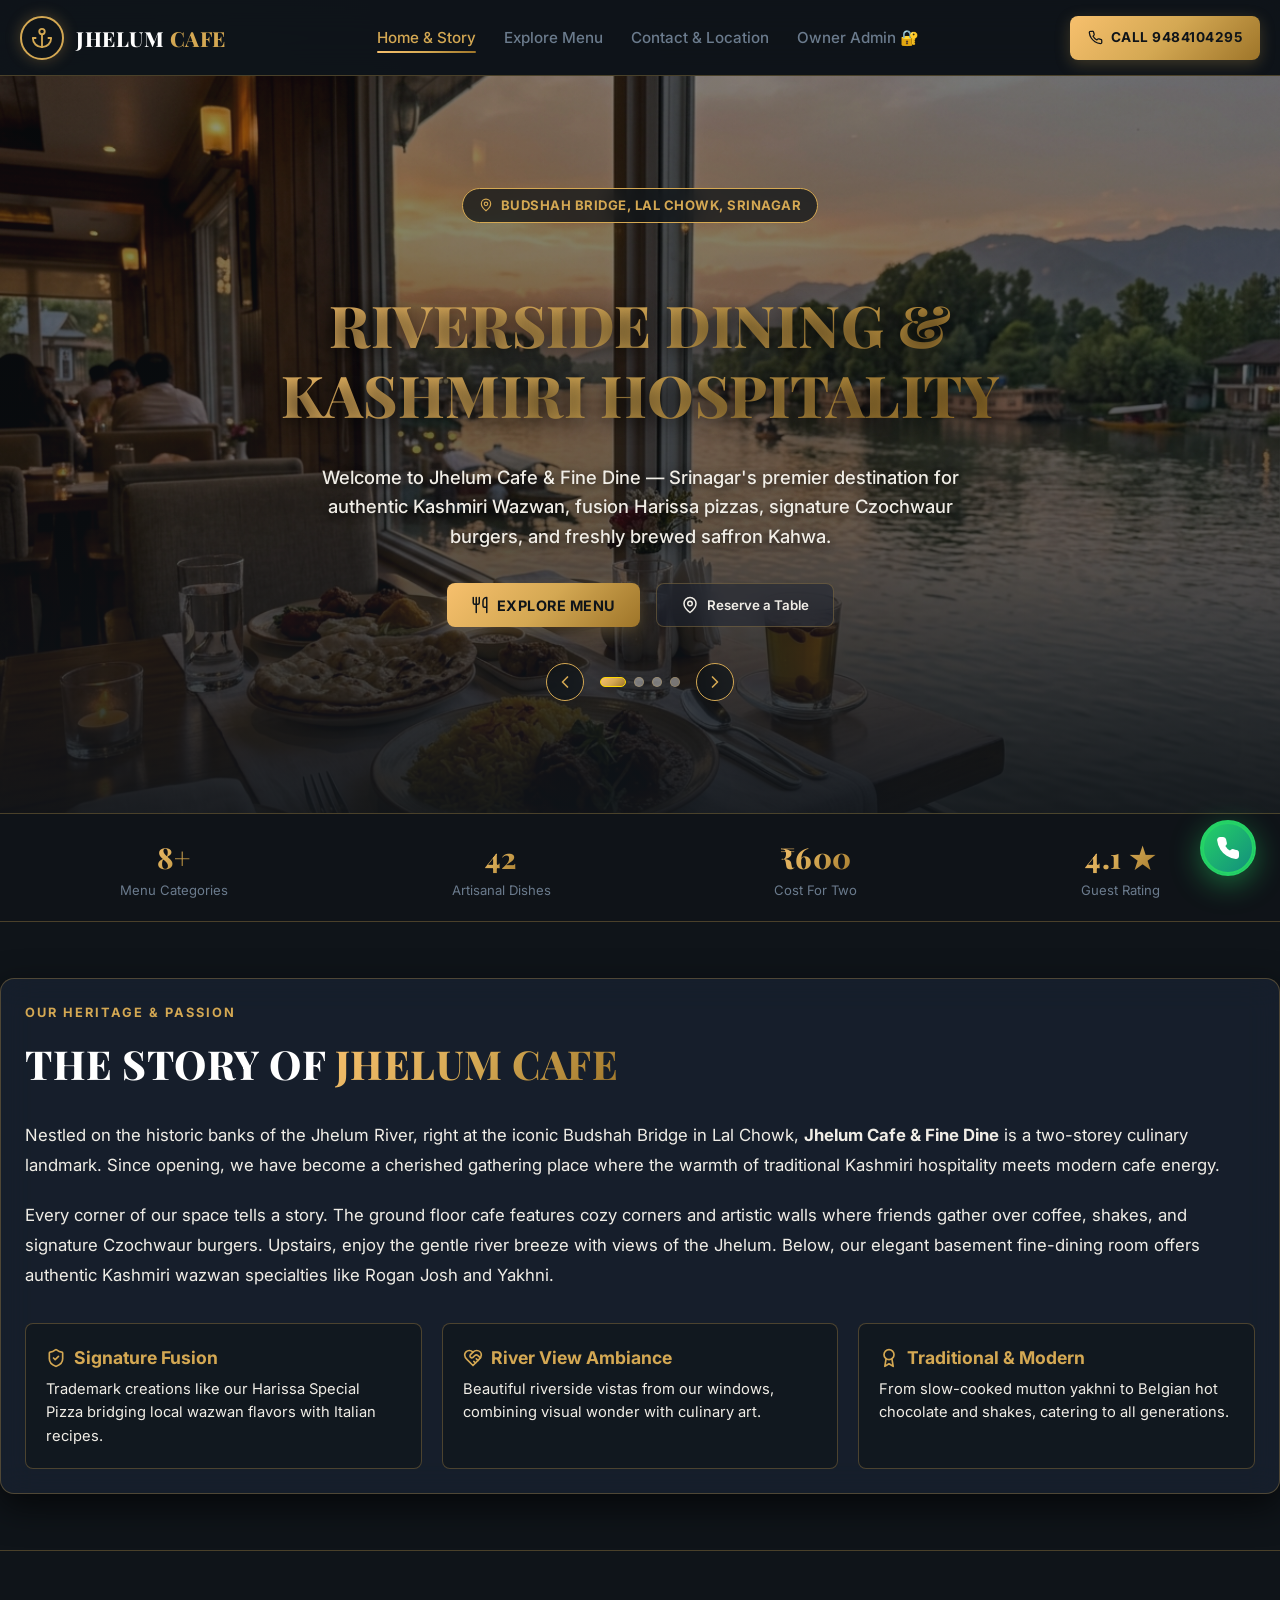
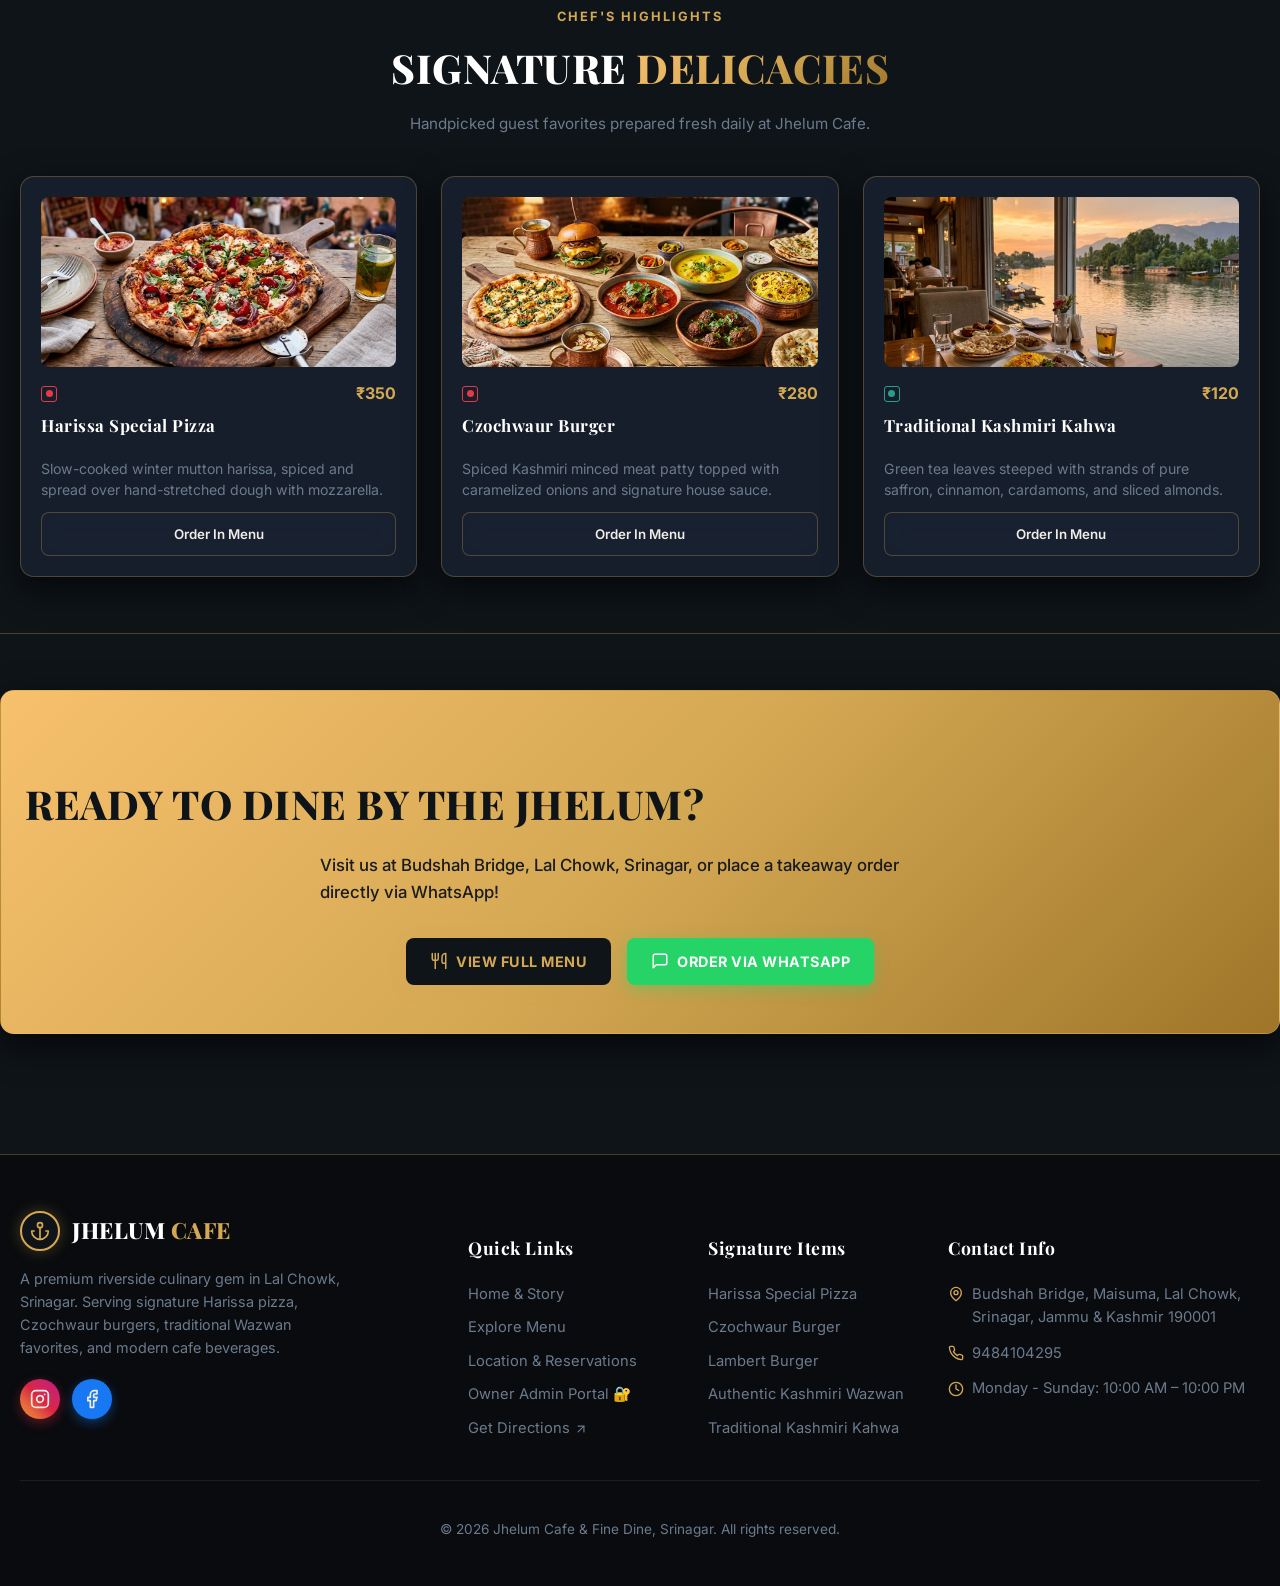
==== commit 6f2484ea: "Fix dial button heartbeat concentric alignment, update dish counts, enhance SEO and OpenGraph metada" ====
--- a/index.html
+++ b/index.html
@@ -2,13 +2,27 @@
 <html lang="en">
   <head>
     <meta charset="UTF-8" />
-    <link rel="icon" type="image/svg+xml" href="data:image/svg+xml,<svg xmlns=%22http://www.w3.org/2000/svg%22 viewBox=%220 0 100 100%22><text y=%22.9em%22 font-size=%2290%22>🏞️</text></svg>" />
     <meta name="viewport" content="width=device-width, initial-scale=1.0" />
+    <meta name="theme-color" content="#0F1419" />
+    <link rel="icon" type="image/svg+xml" href="data:image/svg+xml,<svg xmlns=%22http://www.w3.org/2000/svg%22 viewBox=%220 0 100 100%22><circle cx=%2250%22 cy=%2250%22 r=%2248%22 fill=%22%230F1419%22 stroke=%22%23D4A853%22 stroke-width=%224%22/><circle cx=%2250%22 cy=%2232%22 r=%228%22 fill=%22none%22 stroke=%22%23D4A853%22 stroke-width=%224%22/><path d=%22M50 40 L50 78 M32 50 L68 50 M28 66 C28 82 72 82 72 66%22 fill=%22none%22 stroke=%22%23D4A853%22 stroke-width=%224%22 stroke-linecap=%22round%22/></svg>" />
     <title>Jhelum Cafe & Fine Dine | Riverside Cafe & Restaurant | Lal Chowk, Srinagar</title>
     <meta name="description" content="Jhelum Cafe & Fine Dine in Srinagar. Nestled on the Jhelum river banks at Budshah Bridge, Lal Chowk. Authentic Kashmiri wazwan, continental fusion, pizza, burgers, shakes." />
     <meta name="keywords" content="Jhelum Cafe, Jhelum Cafe Srinagar, Riverside Cafe Srinagar, Lal Chowk Cafe, Budshah Bridge Srinagar, Fine Dine Srinagar, Kashmiri Harissa Pizza, Czochwaur Burger, Rogan Josh" />
-    <script type="module" crossorigin src="./assets/index--RY_YDvY.js"></script>
-    <link rel="stylesheet" crossorigin href="./assets/index-822geV92.css">
+    
+    <!-- Open Graph / Social Sharing -->
+    <meta property="og:type" content="restaurant" />
+    <meta property="og:title" content="Jhelum Cafe & Fine Dine | Riverside Srinagar" />
+    <meta property="og:description" content="Srinagar's premier destination for authentic Kashmiri Wazwan, fusion Harissa pizzas, signature Czochwaur burgers, and saffron Kahwa on the banks of Jhelum River." />
+    <meta property="og:image" content="./images/river_view.jpg" />
+    <meta property="og:url" content="https://jhelum-cafe.pages.dev" />
+    
+    <!-- Twitter Card -->
+    <meta name="twitter:card" content="summary_large_image" />
+    <meta name="twitter:title" content="Jhelum Cafe & Fine Dine | Riverside Srinagar" />
+    <meta name="twitter:description" content="Riverside dining & authentic Kashmiri hospitality at Budshah Bridge, Lal Chowk, Srinagar." />
+    <meta name="twitter:image" content="./images/river_view.jpg" />
+    <script type="module" crossorigin src="./assets/index-BRHAzP0P.js"></script>
+    <link rel="stylesheet" crossorigin href="./assets/index-_HoIB2wV.css">
   </head>
   <body>
     <div id="root"></div>
--- a/assets/index-_HoIB2wV.css
+++ b/assets/index-_HoIB2wV.css
@@ -0,0 +1 @@
+@import"https://fonts.googleapis.com/css2?family=Playfair+Display:ital,wght@0,400;0,700;1,400;1,700&family=Inter:wght@300;400;500;600;700&display=swap";:root{--bg-dark: #0F1419;--bg-card: rgba(26, 35, 50, .72);--bg-card-hover: rgba(34, 46, 66, .88);--primary-gold: #D4A853;--primary-gold-bright: #F7C06D;--gold-gradient: linear-gradient(135deg, #F7C06D 0%, #D4A853 50%, #9e7529 100%);--gold-glow: 0 0 25px rgba(212, 168, 83, .25);--dial-green: #25D366;--dial-green-gradient: linear-gradient(135deg, #25D366 0%, #128C7E 100%);--accent-red: #C0392B;--accent-red-bright: #E74C3C;--text-main: #F0EDE6;--text-muted: #6B7B8D;--border-gold: rgba(212, 168, 83, .3);--border-light: rgba(255, 255, 255, .08);--font-heading: "Playfair Display", Georgia, serif;--font-body: "Inter", sans-serif;--radius-sm: 8px;--radius-md: 14px;--radius-lg: 24px;--shadow-main: 0 12px 35px rgba(0, 0, 0, .65);--transition-fast: all .25s cubic-bezier(.4, 0, .2, 1);--transition-smooth: all .4s cubic-bezier(.16, 1, .3, 1)}html,body,#root,.app-root{width:100%!important;max-width:100%!important;overflow-x:hidden!important;position:relative;margin:0;padding:0;scroll-behavior:smooth;font-size:16px;-webkit-tap-highlight-color:transparent}*,*:before,*:after{box-sizing:border-box!important;max-width:100%;overflow-wrap:break-word;word-break:break-word}body{background-color:var(--bg-dark);color:var(--text-main);font-family:var(--font-body);line-height:1.6;min-height:100vh;background-image:radial-gradient(circle at 15% 20%,rgba(212,168,83,.05) 0%,transparent 45%),radial-gradient(circle at 85% 80%,rgba(37,211,102,.04) 0%,transparent 45%);background-attachment:fixed}a{color:inherit;text-decoration:none}button{cursor:pointer;border:none;background:none;font-family:inherit;touch-action:manipulation}img,svg,iframe,video{max-width:100%;height:auto}h1,h2,h3,h4,.font-heading{font-family:var(--font-heading);letter-spacing:.5px;overflow-wrap:break-word;word-break:break-word}.gold-text{background:var(--gold-gradient);-webkit-background-clip:text;-webkit-text-fill-color:transparent;display:inline-block}.container{width:100%;max-width:1280px;margin:0 auto;padding:0 1.25rem;box-sizing:border-box}.section-padding{padding:3.5rem 0}.broadcast-marquee-bar{background:linear-gradient(90deg,#9e7529,#d4a853,#9e7529);color:#0f1419;font-weight:800;font-size:.88rem;padding:8px 0;overflow:hidden;position:relative;white-space:nowrap;box-shadow:0 4px 15px #d4a85366;z-index:100;width:100%}.broadcast-marquee-track{display:inline-block;white-space:nowrap;width:max-content;will-change:transform;animation:marqueeRightToLeft 7s linear infinite}.broadcast-marquee-bar:hover .broadcast-marquee-track{animation-play-state:paused}.broadcast-marquee-inner{display:inline-block;white-space:nowrap;letter-spacing:.5px}@keyframes marqueeRightToLeft{0%{transform:translate(100vw)}to{transform:translate(-100%)}}.navbar{position:sticky;top:0;z-index:1000;background:#0f1419eb;-webkit-backdrop-filter:blur(18px);backdrop-filter:blur(18px);border-bottom:1px solid var(--border-gold);transition:var(--transition-fast);width:100%}.navbar-inner{display:flex;align-items:center;justify-content:space-between;height:75px}.brand-logo{display:flex;align-items:center;gap:12px;text-decoration:none;text-align:left}.logo-badge-container{width:44px;height:44px;border-radius:50%;overflow:hidden;border:2px solid var(--primary-gold);box-shadow:0 0 15px #d4a8534d;background:#0f1419;display:flex;align-items:center;justify-content:center;flex-shrink:0}.brand-logo-img{width:100%;height:100%;object-fit:cover;display:block}.brand-name{font-family:var(--font-heading);font-size:1.3rem;font-weight:800;letter-spacing:.5px;color:#fff;white-space:nowrap}.brand-name span{color:var(--primary-gold)}.nav-links{display:flex;align-items:center;gap:1.75rem;list-style:none;padding:0;margin:0}.nav-link{font-weight:500;font-size:.95rem;color:var(--text-muted);transition:var(--transition-fast);position:relative;padding:6px 0}.nav-link:hover,.nav-link.active{color:var(--primary-gold)}.nav-link.active:after{content:"";position:absolute;bottom:0;left:0;width:100%;height:2px;background:var(--gold-gradient);border-radius:2px}.btn-primary{display:inline-flex;align-items:center;justify-content:center;gap:8px;padding:12px 24px;background:var(--gold-gradient);color:#0f1419;font-weight:700;border-radius:var(--radius-sm);transition:var(--transition-fast);box-shadow:0 4px 15px #d4a85340;font-size:.9rem;text-transform:uppercase;letter-spacing:.5px;white-space:nowrap;min-height:44px}.btn-primary:hover{transform:translateY(-2px);box-shadow:0 8px 25px #d4a85366}.btn-secondary{display:inline-flex;align-items:center;justify-content:center;gap:8px;padding:12px 24px;background:#1a233280;color:var(--text-main);font-weight:600;border-radius:var(--radius-sm);border:1px solid var(--border-gold);-webkit-backdrop-filter:blur(10px);backdrop-filter:blur(10px);transition:var(--transition-fast);white-space:nowrap;min-height:44px}.btn-secondary:hover{background:#d4a85326;border-color:var(--primary-gold);color:var(--primary-gold)}.mobile-toggle{display:none;color:var(--primary-gold);padding:8px 12px;border-radius:var(--radius-sm);border:1px solid var(--border-gold);background:#1a2332e6}.mobile-drawer{display:none;flex-direction:column;gap:10px;padding:20px;background:#0f1419;border-bottom:1px solid var(--border-gold);box-shadow:0 10px 30px #000000e6;animation:slideDown .3s cubic-bezier(.16,1,.3,1);width:100%}@keyframes slideDown{0%{opacity:0;transform:translateY(-10px)}to{opacity:1;transform:translateY(0)}}.hero{position:relative;min-height:82vh;display:flex;align-items:center;justify-content:center;border-bottom:1px solid var(--border-gold);padding:4rem 1.25rem;width:100%;overflow:hidden}.hero-slideshow-container{position:absolute;top:0;left:0;width:100%;height:100%;z-index:1}.hero-slide{position:absolute;top:0;left:0;width:100%;height:100%;background-size:cover;background-position:center;opacity:0;transition:opacity 1.2s ease-in-out,transform 8s linear;transform:scale(1.06);filter:brightness(.9) contrast(1.05)}.hero-slide.active{opacity:1;transform:scale(1)}.hero-slide-overlay{position:absolute;top:0;left:0;width:100%;height:100%;background:linear-gradient(to bottom,#0f141966,#0f141999 60%,#0f1419eb);z-index:2}.hero-content{position:relative;z-index:3;width:100%;max-width:850px;text-align:center}.hero-badge{display:inline-flex;align-items:center;gap:8px;padding:6px 16px;background:#0f1419bf;border:1px solid var(--primary-gold);border-radius:50px;color:var(--primary-gold);font-size:.82rem;font-weight:700;letter-spacing:.5px;text-transform:uppercase;margin-bottom:1.25rem;-webkit-backdrop-filter:blur(10px);backdrop-filter:blur(10px)}.hero-title{font-size:clamp(2rem,5vw,3.6rem);font-weight:800;line-height:1.2;margin-bottom:1rem;color:#fff;text-shadow:0 4px 20px rgba(0,0,0,.8)}.hero-subtitle{font-size:clamp(.95rem,2vw,1.15rem);color:#f0ede6;margin-bottom:2rem;max-width:680px;margin-left:auto;margin-right:auto;text-shadow:0 2px 10px rgba(0,0,0,.85);font-weight:500}.hero-buttons{display:flex;align-items:center;justify-content:center;gap:1rem;flex-wrap:wrap}.slideshow-controls{display:flex;align-items:center;justify-content:center;gap:16px;margin-top:2.25rem}.slideshow-btn{width:38px;height:38px;border-radius:50%;background:#0f1419b3;border:1px solid var(--primary-gold);color:var(--primary-gold);display:flex;align-items:center;justify-content:center;transition:var(--transition-fast);-webkit-backdrop-filter:blur(8px);backdrop-filter:blur(8px)}.slideshow-btn:hover{background:var(--gold-gradient);color:#0f1419}.slideshow-dots{display:flex;align-items:center;gap:8px}.slideshow-dots .dot{width:10px;height:10px;border-radius:50%;background:#fff6;border:1px solid var(--border-gold);transition:var(--transition-fast);padding:0}.slideshow-dots .dot.active{background:var(--gold-gradient);width:26px;border-radius:12px;border-color:gold}.glass-card{background:var(--bg-card);border:1px solid var(--border-gold);border-radius:var(--radius-md);padding:1.5rem;backdrop-filter:blur(16px);-webkit-backdrop-filter:blur(16px);transition:var(--transition-fast);width:100%;box-shadow:var(--shadow-main);box-sizing:border-box}.glass-card:hover{background:var(--bg-card-hover);border-color:#d4a8538c;box-shadow:0 16px 40px #000000bf}.section-header{text-align:center;margin-bottom:2.5rem}.section-tag{color:var(--primary-gold);font-size:.8rem;font-weight:700;text-transform:uppercase;letter-spacing:2px;display:block;margin-bottom:.5rem}.section-title{font-size:clamp(1.8rem,4vw,2.5rem);font-weight:800;margin:0 0 .75rem;color:#fff}.section-desc{color:var(--text-muted);font-size:.95rem;max-width:600px;margin:0 auto}.menu-search-bar{display:flex;align-items:center;gap:12px;background:var(--bg-card);border:1px solid var(--border-gold);border-radius:var(--radius-md);padding:14px 18px;margin-bottom:1rem;width:100%;-webkit-backdrop-filter:blur(12px);backdrop-filter:blur(12px);box-shadow:0 4px 20px #0006;box-sizing:border-box}.menu-search-input{width:100%;background:transparent;border:none;outline:none;color:var(--text-main);font-size:.98rem;font-family:inherit}.diet-filter-container{margin-bottom:1.25rem;width:100%;box-sizing:border-box}.segmented-diet-control{display:flex;align-items:center;gap:6px;background:#0f1419e6;padding:5px;border-radius:50px;border:1px solid var(--border-gold);-webkit-backdrop-filter:blur(10px);backdrop-filter:blur(10px);box-shadow:0 4px 15px #00000080;width:fit-content;max-width:100%;box-sizing:border-box}.diet-btn{padding:8px 18px;border-radius:50px;font-size:.85rem;font-weight:600;color:var(--text-muted);background:transparent;transition:var(--transition-fast);display:inline-flex;align-items:center;gap:6px;white-space:nowrap}.diet-btn.active-all{background:var(--gold-gradient);color:#0f1419;font-weight:800;box-shadow:0 2px 10px #d4a85366}.diet-btn.active-veg{background:#2a9d8f;color:#fff;font-weight:800;box-shadow:0 2px 10px #2a9d8f66}.diet-btn.active-nonveg{background:#e63946;color:#fff;font-weight:800;box-shadow:0 2px 10px #e6394666}.diet-btn.active-cart{background:var(--gold-gradient);color:#0f1419;font-weight:800}.category-pills{display:flex;align-items:center;gap:8px;overflow-x:auto;padding:4px 2px 14px;margin-bottom:1.75rem;width:100%;max-width:100%;scrollbar-width:none;-webkit-overflow-scrolling:touch;touch-action:pan-x}.category-pills::-webkit-scrollbar{display:none}.category-pill{white-space:nowrap;padding:9px 16px;border-radius:50px;background:#1a2332d9;border:1px solid var(--border-gold);color:var(--text-muted);font-weight:500;font-size:.85rem;transition:var(--transition-fast);display:inline-flex;align-items:center;gap:6px;flex-shrink:0;-webkit-backdrop-filter:blur(10px);backdrop-filter:blur(10px)}.category-pill:hover,.category-pill.active{background:var(--gold-gradient);color:#0f1419;font-weight:700;border-color:gold;box-shadow:0 4px 15px #d4a85359}.category-badge-count{background:#0000004d;padding:2px 6px;border-radius:12px;font-size:.72rem}.menu-grid{display:grid;grid-template-columns:repeat(3,1fr);gap:1.5rem;width:100%}.menu-card{display:flex;flex-direction:column;height:100%;position:relative;overflow:hidden;padding:1.25rem}.menu-card-image{width:100%;height:170px;object-fit:cover;border-radius:var(--radius-sm);margin-bottom:.85rem}.diet-tag{display:inline-flex;align-items:center;justify-content:center;width:16px;height:16px;border:1px solid;border-radius:3px;padding:2px;flex-shrink:0}.diet-tag.non-veg{border-color:#e63946}.diet-tag.non-veg:after{content:"";width:7px;height:7px;border-radius:50%;background:#e63946}.diet-tag.veg{border-color:#2a9d8f}.diet-tag.veg:after{content:"";width:7px;height:7px;border-radius:50%;background:#2a9d8f}.menu-item-header{display:flex;align-items:baseline;justify-content:space-between;gap:10px;margin-bottom:.5rem;width:100%}.menu-item-title{font-size:1.05rem;font-weight:700;color:#fff;line-height:1.35;margin:0}.menu-item-price{font-family:var(--font-heading);font-size:1.2rem;font-weight:800;color:var(--primary-gold);white-space:nowrap;flex-shrink:0;margin-left:auto}.menu-item-desc{color:var(--text-muted);font-size:.88rem;line-height:1.45;margin-bottom:.75rem;flex-grow:1}.sticky-mobile-cart-bar{position:fixed;bottom:0;left:0;right:0;z-index:2000;background:#0f1419f5;-webkit-backdrop-filter:blur(18px);backdrop-filter:blur(18px);border-top:2px solid var(--primary-gold);padding:12px 18px;display:flex;align-items:center;justify-content:space-between;box-shadow:0 -10px 30px #000000e6;animation:slideUp .3s cubic-bezier(.16,1,.3,1)}.cart-badge-icon{position:relative;width:44px;height:44px;border-radius:50%;background:var(--gold-gradient);display:flex;align-items:center;justify-content:center;color:#0f1419;flex-shrink:0}.cart-badge-count{position:absolute;top:-4px;right:-4px;background:#e63946;color:#fff;font-size:.72rem;font-weight:800;width:20px;height:20px;border-radius:50%;display:flex;align-items:center;justify-content:center;border:2px solid #0F1419}@keyframes slideUp{0%{transform:translateY(100%)}to{transform:translateY(0)}}.order-drawer-content{width:100%;max-width:440px;background:#0f1419;border-left:1px solid var(--border-gold);height:100%;display:flex;flex-direction:column;padding:1.5rem}.contact-grid{display:grid;grid-template-columns:1fr 1fr;gap:2.25rem;width:100%}.info-item{display:flex;align-items:flex-start;gap:1rem;margin-bottom:1.25rem}.info-icon{width:42px;height:42px;border-radius:10px;background:#d4a8531a;border:1px solid var(--primary-gold);display:flex;align-items:center;justify-content:center;color:var(--primary-gold);flex-shrink:0}.info-title{font-size:1rem;font-weight:700;color:#fff;margin-bottom:2px}.info-text{color:var(--text-muted);font-size:.9rem}.map-container{width:100%;height:340px;border-radius:var(--radius-md);overflow:hidden;border:1px solid var(--border-gold);margin-top:1.25rem}.map-container iframe{width:100%;height:100%;border:none}.form-group{margin-bottom:1.15rem;width:100%}.form-label{display:block;font-size:.88rem;font-weight:600;color:var(--text-main);margin-bottom:6px}.form-control{width:100%;padding:12px 14px;background:#0f141999;border:1px solid var(--border-gold);border-radius:var(--radius-sm);color:var(--text-main);font-family:inherit;font-size:.92rem;box-sizing:border-box}.form-control:focus{outline:none;border-color:var(--primary-gold);box-shadow:0 0 10px #d4a85333}.form-row-3{display:grid;grid-template-columns:1fr 1fr 1fr;gap:.85rem;width:100%}.footer{background:#090b0e;border-top:1px solid var(--border-gold);padding:3.5rem 0 2rem;margin-top:4rem;width:100%}.footer-grid{display:grid;grid-template-columns:2fr 1fr 1fr 1.5fr;gap:2rem;margin-bottom:2.5rem;width:100%}.footer-bottom{text-align:center;padding-top:1.5rem;border-top:1px solid var(--border-light);color:var(--text-muted);font-size:.85rem}.floating-dial-btn{position:fixed;bottom:24px;right:24px;z-index:1050;display:flex;align-items:center;justify-content:center;width:56px;height:56px;background:var(--dial-green-gradient);color:#fff;border-radius:50%;box-shadow:0 8px 30px #25d36673;border:2px solid #25D366;transition:var(--transition-fast);text-decoration:none}.floating-dial-btn:hover{transform:scale(1.1) translateY(-2px);box-shadow:0 12px 35px #25d366a6}.pulse-ring.green-pulse{position:absolute;top:50%;left:50%;width:100%;height:100%;max-width:none!important;max-height:none!important;transform:translate(-50%,-50%);border-radius:50%;border:2px solid var(--dial-green);animation:pulseGreenGlow 2s infinite ease-out;pointer-events:none;box-sizing:border-box}@keyframes pulseGreenGlow{0%{transform:translate(-50%,-50%) scale(1);opacity:.85}to{transform:translate(-50%,-50%) scale(1.45);opacity:0}}.admin-page{width:100%}.admin-header{display:flex;justify-content:space-between;align-items:center;margin-bottom:2rem;flex-wrap:wrap;gap:1rem}.admin-tabs{display:flex;gap:8px;margin-bottom:1.5rem;overflow-x:auto;flex-wrap:nowrap;scrollbar-width:none;-webkit-overflow-scrolling:touch;touch-action:pan-x;width:100%}.admin-tabs::-webkit-scrollbar{display:none}.admin-tab-btn{padding:10px 18px;border-radius:var(--radius-sm);background:#1a233299;border:1px solid var(--border-gold);color:var(--text-muted);font-weight:600;font-size:.88rem;transition:var(--transition-fast);white-space:nowrap;flex-shrink:0}.admin-tab-btn.active{background:var(--gold-gradient);color:#0f1419;border-color:gold}@media (max-width: 1024px){.menu-grid{grid-template-columns:repeat(2,1fr)}.footer-grid{grid-template-columns:1fr 1fr;gap:1.5rem}}@media (max-width: 768px){.desktop-call-btn{display:none!important}.nav-links{display:none}.mobile-toggle{display:block}.mobile-drawer{display:flex}.contact-grid{grid-template-columns:1fr}.menu-grid{grid-template-columns:repeat(2,1fr)}.footer-grid{grid-template-columns:1fr 1fr}.hero-buttons{flex-direction:column;width:100%}.hero-buttons .btn-primary,.hero-buttons .btn-secondary{width:100%}.form-row-3{grid-template-columns:1fr!important}}@media (max-width: 576px){.container{padding:0 1rem!important}.section-padding{padding:2rem 0}.navbar-inner{height:68px;padding:0}.brand-name{font-size:1.1rem}.logo-badge-container{width:38px;height:38px}.hero{min-height:75vh;padding:3rem 1rem}.hero-title{font-size:1.85rem!important;text-align:center;line-height:1.25}.hero-badge{font-size:.75rem;padding:5px 12px}.section-header{text-align:center!important}.section-title{font-size:1.7rem!important}.segmented-diet-control{width:100%!important;justify-content:space-between}.diet-btn{flex:1;justify-content:center;padding:8px 10px;font-size:.8rem}.menu-search-bar,.diet-filter-container,.admin-page{width:100%!important;max-width:100%!important;box-sizing:border-box!important}.menu-grid{grid-template-columns:1fr}.footer-grid{grid-template-columns:1fr;gap:1.75rem}.map-container{height:260px}.floating-dial-btn{bottom:80px;right:16px;width:52px;height:52px}.order-drawer-content{max-width:100%!important;border-left:none;border-top:2px solid var(--border-gold);padding:1rem}}
